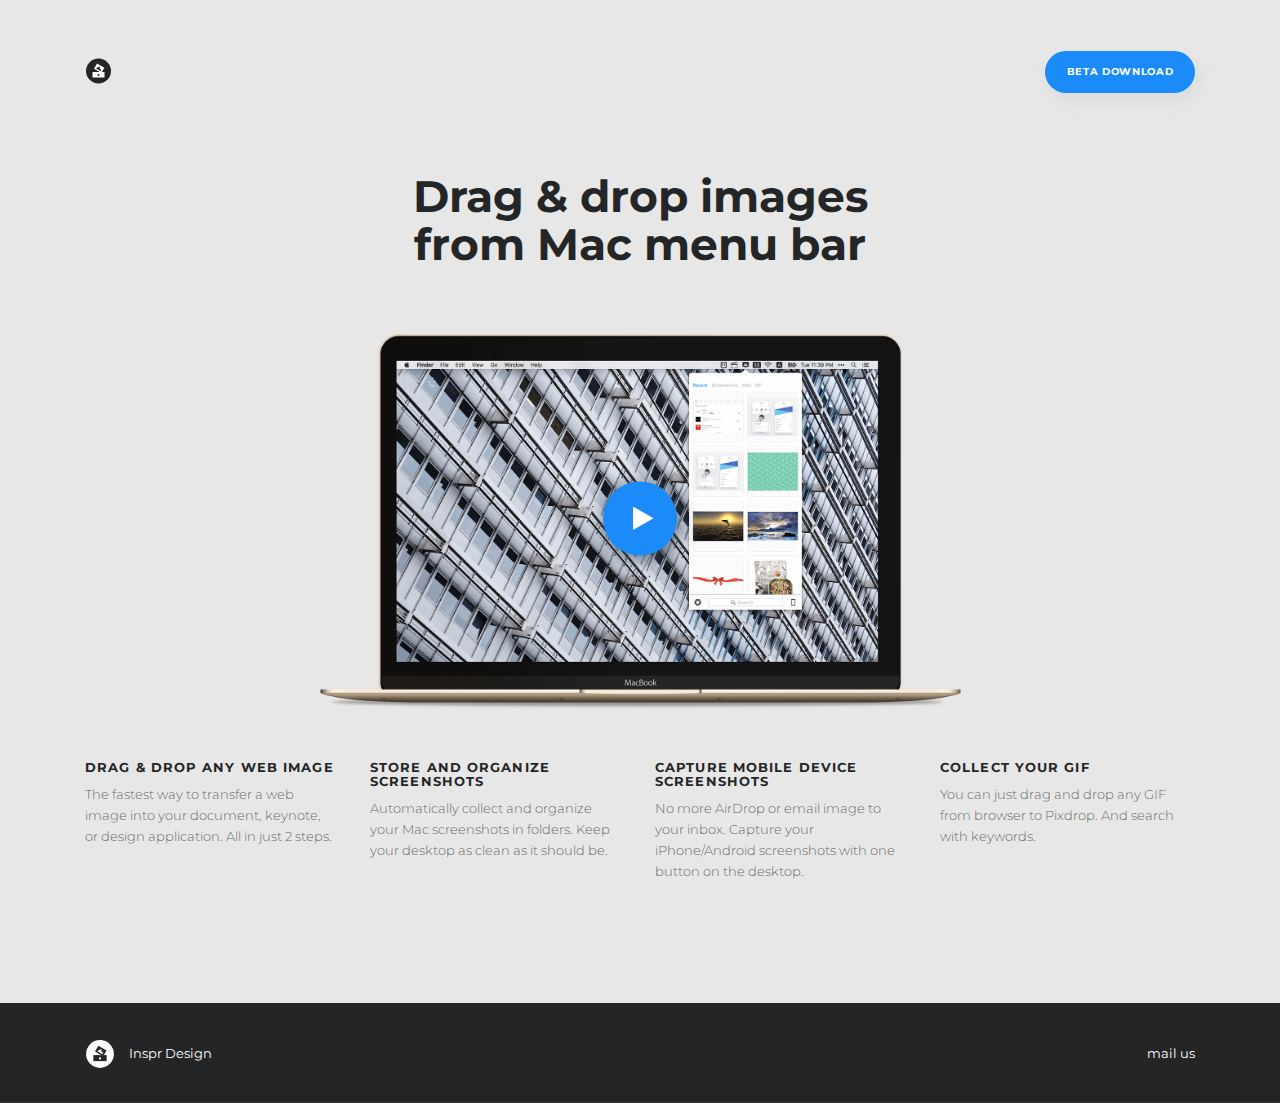
==== index.html @ f31a57c6 "remove junk" ====
<!DOCTYPE html>
<html>
  <head>
    <meta charset="utf-8">
    <meta name="viewport" content="width=device-width">

    <meta property="og:site_name" content="Pixdrop" />
    <meta property="og:title" content="Inspr - drag &amp; drop images from Mac menu bar" />
    <meta property="og:description" content='Collect screenshots and website images in the most efficient way.' />
    <meta property="og:type" content="website" />
    <meta property="og:url" content="https://pixdrop.cc" />
    <meta property="og:image" content="https://pixdrop.cc/images/pixdrop-mbp.png" />
    <meta property="og:image:width" content="1200" />
    <meta property="og:image:height" content="630" />
    <meta property="og:video" content="https://pixdrop.cc/video/pixdrop_demo.mp4" />

    <link rel="stylesheet" href="css/main.css">
    <link rel="stylesheet" href="css/video.css">
    <link rel="stylesheet" href="css/magnific-popup.css">
    <script src="js/main.js" defer></script>
    <script src="js/video.js" defer></script>
    <script src="js/jquery.magnific-popup.min.js" defer></script>

    <title>Pixdrop - drag &amp; drop images from Mac menu bar</title>

  </head>
  <body>
    <main class="page_wrapper">
      <div class="cover cover--10">
        <nav class="header header--07">
          <div class="container header__container">
            <div class="header__left_box"><a href="https://insprdesign.com" title="Home" class="header__logo_box"><img src="img/etc/logo--pixdrop--black.svg" alt="Pixdrop logo" class="header__logo_img"></a></div>
            <div class="header__right_box"><a href=".subscribe-form" class="button button--blue button--gray-shadow header__item--desktop button--download">BETA DOWNLOAD</a>
              <a href=".subscribe-form" class="header__item--mobile button--download">Download</a>
            </div>
          </div>
        </nav>

        <form action="//pixdrop.us7.list-manage.com/subscribe/post?u=80b1f06cb0f4e0ed10b1cdf14&amp;id=b3a473e5b6" method="post" id="subscribe" name="mc-embedded-subscribe-form" class="mfp-hide validate white-popup-block subscribe-form" novalidate>
          <div id="mc_embed_signup_scroll">
    	       <label for="mce-EMAIL" class="form-control-label">Get notified for the final release</label>
    	        <input type="email" value="" name="EMAIL" class="email form-control" id="mce-EMAIL" placeholder="email address" required>
            <div style="margin-top:10px; margin-bottom:10px;">
              <a id="form-submit-button" class="button button--border-black">Download</a>
            </div>
          </div>
        </form>

        <div class="container">
          <div class="cover__content_box">
            <h2 class="cover__title cover__title--10"><span class="cover__title_text cover__title_text--10">Drag &amp; drop images <br/>from Mac menu bar</span></h2>
            <div class="cover__image_box--10">
              <video class="demo-video">
                <source src="video/pixdrop_demo.webm" type="video/webm"/>
                <source src="video/pixdrop_demo.mp4" type="video/mp4"/>
                <source src="video/pixdrop_demo.ogv" type="video/ogg"/>
                <img src="video/pixdrop_demo.png" alt=""/>
              </video>
              <div class="cover__button_box--10">
                <button data-popup-target="video" type="button" class="play-video-button cover__button--10 button button--blue button--blue-shadow button--round button--play-icon js-open-popup"></button>
              </div>
              <img src="img/pixdrop-mbp.png" class="cover__image">
            </div>
          </div>
          <div class="cover__features_box">
            <div class="row">
              <div class="col-xs-12 col-md-6 col-lg-3 cover__features__item--10">
                <h3 class="cover__feature_title">Drag &amp; drop any web image</h3><span class="cover__feature_text">The fastest way to transfer a web image into your document, keynote, or design application. All in just 2 steps.</span>
              </div>
              <div class="col-xs-12 col-md-6 col-lg-3 cover__features__item--10">
                <h3 class="cover__feature_title">Store and organize screenshots</h3><span class="cover__feature_text">Automatically collect and organize your Mac screenshots in folders. Keep your desktop as clean as it should be.</span>
              </div>
              <div class="col-xs-12 col-md-6 col-lg-3 cover__features__item--10">
                <h3 class="cover__feature_title">Capture mobile device screenshots</h3><span class="cover__feature_text">No more AirDrop or email image to your inbox. Capture your iPhone/Android screenshots with one button on the desktop.</span>
              </div>
              <div class="col-xs-12 col-md-6 col-lg-3 cover__features__item--10">
                <h3 class="cover__feature_title">Collect your GIF</h3><span class="cover__feature_text">You can just drag and drop any GIF from browser to Pixdrop. And search with keywords.</span>
              </div>
            </div>
          </div>
        </div>
      </div>

      <footer class="footer footer--04">
        <div class="footer__main_box--04">
          <div class="container footer__container"><a href="https://insprdesign.com" class="footer__logo_box footer__logo_box--04" style="color:white; font-size:10pt;"><img src="img/etc/logo--pixdrop--white.svg" class="footer__logo"><span style="margin-left:14px;">Inspr Design</span></a>
            <ul class="social footer__social--04 footer__social_box">
              <li class="social__item social__item--left_margin"><a href="mailto:contact@insprdesign.com" title="Say hello in Twitter!" style="color:white; font-size:10pt;">mail us</a></li>
            </ul>
          </div>
        </div>
      </footer>

    </main>
  </body>

  <iframe id="download_iframe" style="display:none;"></iframe>

</html>
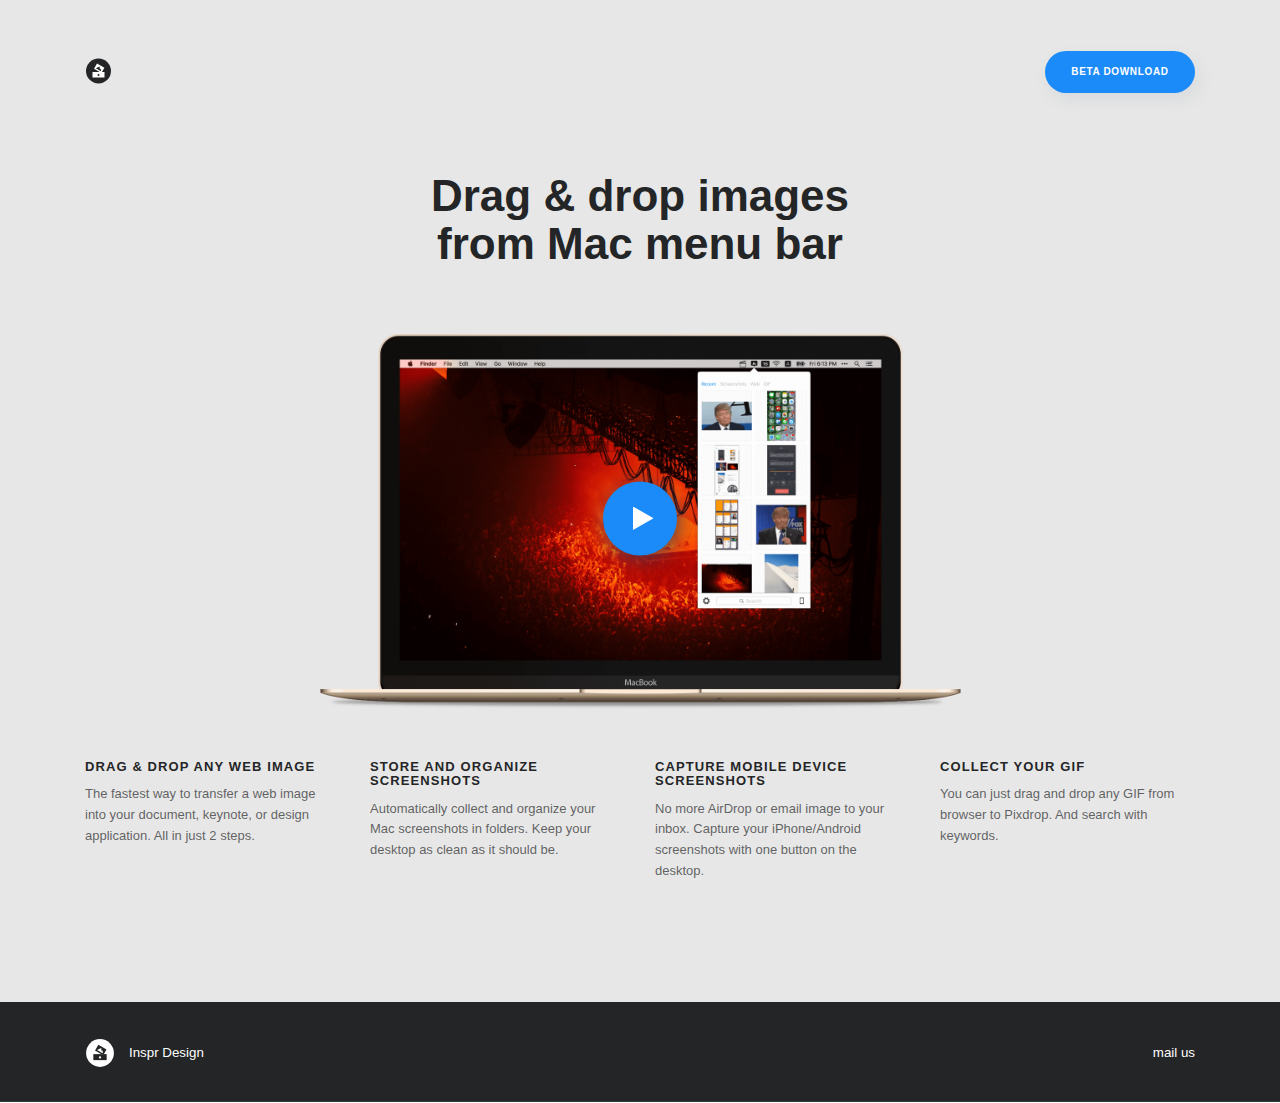
==== commit 751683e8: "minify css" ====
--- a/index.html
+++ b/index.html
@@ -14,13 +14,23 @@
     <meta property="og:image:height" content="630" />
     <meta property="og:video" content="https://pixdrop.cc/video/pixdrop_demo.mp4" />
 
-    <link rel="stylesheet" href="css/main.css">
+    <link rel="stylesheet" href="css/main.min.css">
     <link rel="stylesheet" href="css/video.css">
     <link rel="stylesheet" href="css/magnific-popup.css">
     <script src="js/main.js" defer></script>
     <script src="js/video.js" defer></script>
     <script src="js/jquery.magnific-popup.min.js" defer></script>
 
+    <script>
+      (function(i,s,o,g,r,a,m){i['GoogleAnalyticsObject']=r;i[r]=i[r]||function(){
+      (i[r].q=i[r].q||[]).push(arguments)},i[r].l=1*new Date();a=s.createElement(o),
+      m=s.getElementsByTagName(o)[0];a.async=1;a.src=g;m.parentNode.insertBefore(a,m)
+      })(window,document,'script','https://www.google-analytics.com/analytics.js','ga');
+
+      ga('create', 'UA-84325907-1', 'auto');
+      ga('send', 'pageview');
+
+    </script>
     <title>Pixdrop - drag &amp; drop images from Mac menu bar</title>
 
   </head>
@@ -30,13 +40,13 @@
         <nav class="header header--07">
           <div class="container header__container">
             <div class="header__left_box"><a href="https://insprdesign.com" title="Home" class="header__logo_box"><img src="img/etc/logo--pixdrop--black.svg" alt="Pixdrop logo" class="header__logo_img"></a></div>
-            <div class="header__right_box"><a href=".subscribe-form" class="button button--blue button--gray-shadow header__item--desktop button--download">BETA DOWNLOAD</a>
-              <a href=".subscribe-form" class="header__item--mobile button--download">Download</a>
+            <div class="header__right_box"><a href="#subscribe" class="button button--blue button--gray-shadow header__item--desktop button--download">BETA DOWNLOAD</a>
+              <a href="#subscribe" class="header__item--mobile button--download">Download</a>
             </div>
           </div>
         </nav>
 
-        <form action="//pixdrop.us7.list-manage.com/subscribe/post?u=80b1f06cb0f4e0ed10b1cdf14&amp;id=b3a473e5b6" method="post" id="subscribe" name="mc-embedded-subscribe-form" class="mfp-hide validate white-popup-block subscribe-form" novalidate>
+        <form action="//pixdrop.us7.list-manage.com/subscribe/post?u=80b1f06cb0f4e0ed10b1cdf14&amp;id=b3a473e5b6" method="post" id="subscribe" name="mc-embedded-subscribe-form" class="mfp-hide validate white-popup-block" novalidate>
           <div id="mc_embed_signup_scroll">
     	       <label for="mce-EMAIL" class="form-control-label">Get notified for the final release</label>
     	        <input type="email" value="" name="EMAIL" class="email form-control" id="mce-EMAIL" placeholder="email address" required>
--- a/css/main.min.css
+++ b/css/main.min.css
@@ -0,0 +1,5 @@
+/*!
+ * Bootstrap v4.0.0-alpha.2 (http://getbootstrap.com)
+ * Copyright 2011-2015 Twitter, Inc.
+ * Licensed under MIT (https://github.com/twbs/bootstrap/blob/master/LICENSE)
+ *//*! normalize.css v3.0.3 | MIT License | github.com/necolas/normalize.css */.cover--01,.cover--02,.cover--10,.cover--11,.cover--16,.cover--21,svg:not(:root){overflow:hidden}address,ul{margin-bottom:1rem}label,video{display:inline-block}.col-xs-1,.col-xs-10,.col-xs-11,.col-xs-12,.col-xs-2,.col-xs-3,.col-xs-4,.col-xs-5,.col-xs-6,.col-xs-7,.col-xs-8,.col-xs-9,.menu__footer_left_box--02--desktop,.page-link{float:left}.form-control:disabled,input[type=checkbox]:disabled,input[type=radio]:disabled{cursor:not-allowed}body,html{height:100%}.open>a,a:active,a:hover,button:focus,input:focus{outline:0}.button,.header__link{letter-spacing:.065em}.button--play-icon,.page-link{position:relative}.footer__menu,.footer__nav,.header__menu_list,.menu__list,.nav,.social{list-style:none}html{font-family:sans-serif;-ms-text-size-adjust:100%;-webkit-text-size-adjust:100%}footer,header,main,menu,nav{display:block}video{vertical-align:baseline}b{font-weight:700}h1{margin:.67em 0}img{border:0;vertical-align:middle}button,input{color:inherit;font:inherit;margin:0}button,html input[type=button],input[type=reset],input[type=submit]{-webkit-appearance:button;cursor:pointer}button[disabled],html input[disabled]{cursor:default}button::-moz-focus-inner,input::-moz-focus-inner{border:0;padding:0}input[type=checkbox],input[type=radio]{-webkit-box-sizing:border-box;-moz-box-sizing:border-box;box-sizing:border-box;padding:0}input[type=number]::-webkit-inner-spin-button,input[type=number]::-webkit-outer-spin-button{height:auto}input[type=search]::-webkit-search-cancel-button,input[type=search]::-webkit-search-decoration{-webkit-appearance:none}@media print{*,::after,::before{text-shadow:none!important;-webkit-box-shadow:none!important;-moz-box-shadow:none!important;box-shadow:none!important}a,a:visited{text-decoration:underline}img{page-break-inside:avoid;max-width:100%!important}h2,h3{orphans:3;widows:3;page-break-after:avoid}.label{border:1px solid #000}}html{-webkit-box-sizing:border-box;-moz-box-sizing:border-box;box-sizing:border-box;font-size:16px;-webkit-tap-highlight-color:transparent}*,::after,::before{-webkit-box-sizing:inherit;-moz-box-sizing:inherit;box-sizing:inherit}@-o-viewport{width:device-width}@viewport{width:device-width}body{margin:0;font-size:1rem;line-height:1.5;background-color:#fff}[tabindex="-1"]:focus{outline:0!important}h1,h2,h3,h4,h5,h6{margin-top:0;margin-bottom:.5rem}address{font-style:normal;line-height:inherit}ul{margin-top:0}ul ul{margin-bottom:0}a{background-color:transparent;text-decoration:none}a:focus,a:hover{text-decoration:underline}a:focus{outline:dotted thin;outline:-webkit-focus-ring-color auto 5px;outline-offset:-2px}[role=button]{cursor:pointer}[role=button],a,button,input,label{-ms-touch-action:manipulation;touch-action:manipulation}label{margin-bottom:.5rem}button,input{line-height:inherit;-webkit-border-radius:0;-moz-border-radius:0;border-radius:0}input[type=search]{-webkit-box-sizing:inherit;-moz-box-sizing:inherit;box-sizing:inherit;-webkit-appearance:none}[hidden]{display:none!important}.container::after,.cover__footer--06::after,.cover__footer_left_box--16::after,.row::after{display:table;content:"";clear:both}.h1,.h2,.h3,.h4,.h5,.h6,h1,h2,h3,h4,h5,h6{margin-bottom:.5rem;font-family:inherit;font-weight:500;line-height:1.1;color:inherit}.display-1,.display-2,.display-3,.display-4{font-weight:300}.h1,h1{font-size:2.5rem}h2{font-size:2rem}h3{font-size:1.75rem}h4{font-size:1.5rem}h5{font-size:1.25rem}h6{font-size:1rem}.h2{font-size:2rem}.h3{font-size:1.75rem}.h4{font-size:1.5rem}.h5{font-size:1.25rem}.h6{font-size:1rem}.display-1{font-size:6rem}.display-2{font-size:5.5rem}.display-3{font-size:4.5rem}.display-4{font-size:3.5rem}.container,.cover__footer--06,.cover__footer_left_box--16{margin-left:auto;margin-right:auto;padding-left:.9375rem;padding-right:.9375rem}@media (min-width:544px){.container,.cover__footer--06,.cover__footer_left_box--16{max-width:576px}}@media (min-width:768px){.container,.cover__footer--06,.cover__footer_left_box--16{max-width:720px}}@media (min-width:992px){.container,.cover__footer--06,.cover__footer_left_box--16{max-width:940px}}@media (min-width:1200px){.container,.cover__footer--06,.cover__footer_left_box--16{max-width:1140px}}.row{margin-left:-.9375rem;margin-right:-.9375rem}.col-lg-1,.col-lg-10,.col-lg-11,.col-lg-12,.col-lg-2,.col-lg-3,.col-lg-4,.col-lg-5,.col-lg-6,.col-lg-7,.col-lg-8,.col-lg-9,.col-md-1,.col-md-10,.col-md-11,.col-md-12,.col-md-2,.col-md-3,.col-md-4,.col-md-5,.col-md-6,.col-md-7,.col-md-8,.col-md-9,.col-xs-1,.col-xs-10,.col-xs-11,.col-xs-12,.col-xs-2,.col-xs-3,.col-xs-4,.col-xs-5,.col-xs-6,.col-xs-7,.col-xs-8,.col-xs-9{position:relative;min-height:1px;padding-left:.9375rem;padding-right:.9375rem}.col-xs-1{width:8.33333%}.col-xs-2{width:16.66667%}.col-xs-3{width:25%}.col-xs-4{width:33.33333%}.col-xs-5{width:41.66667%}.col-xs-6{width:50%}.col-xs-7{width:58.33333%}.col-xs-8{width:66.66667%}.col-xs-9{width:75%}.col-xs-10{width:83.33333%}.col-xs-11{width:91.66667%}.col-xs-12{width:100%}.col-xs-push-0{left:auto}.col-xs-push-1{left:8.33333%}.col-xs-push-2{left:16.66667%}.col-xs-push-3{left:25%}.col-xs-push-4{left:33.33333%}.col-xs-push-5{left:41.66667%}.col-xs-push-6{left:50%}.col-xs-push-7{left:58.33333%}.col-xs-push-8{left:66.66667%}.col-xs-push-9{left:75%}.col-xs-push-10{left:83.33333%}.col-xs-push-11{left:91.66667%}.col-xs-push-12{left:100%}@media (min-width:768px){.col-md-1,.col-md-10,.col-md-11,.col-md-12,.col-md-2,.col-md-3,.col-md-4,.col-md-5,.col-md-6,.col-md-7,.col-md-8,.col-md-9{float:left}.col-md-1{width:8.33333%}.col-md-2{width:16.66667%}.col-md-3{width:25%}.col-md-4{width:33.33333%}.col-md-5{width:41.66667%}.col-md-6{width:50%}.col-md-7{width:58.33333%}.col-md-8{width:66.66667%}.col-md-9{width:75%}.col-md-10{width:83.33333%}.col-md-11{width:91.66667%}.col-md-12{width:100%}.col-md-push-0{left:auto}.col-md-push-1{left:8.33333%}.col-md-push-2{left:16.66667%}.col-md-push-3{left:25%}.col-md-push-4{left:33.33333%}.col-md-push-5{left:41.66667%}.col-md-push-6{left:50%}.col-md-push-7{left:58.33333%}.col-md-push-8{left:66.66667%}.col-md-push-9{left:75%}.col-md-push-10{left:83.33333%}.col-md-push-11{left:91.66667%}.col-md-push-12{left:100%}}@media (min-width:992px){.col-lg-1,.col-lg-10,.col-lg-11,.col-lg-12,.col-lg-2,.col-lg-3,.col-lg-4,.col-lg-5,.col-lg-6,.col-lg-7,.col-lg-8,.col-lg-9{float:left}.col-lg-1{width:8.33333%}.col-lg-2{width:16.66667%}.col-lg-3{width:25%}.col-lg-4{width:33.33333%}.col-lg-5{width:41.66667%}.col-lg-6{width:50%}.col-lg-7{width:58.33333%}.col-lg-8{width:66.66667%}.col-lg-9{width:75%}.col-lg-10{width:83.33333%}.col-lg-11{width:91.66667%}.col-lg-12{width:100%}.col-lg-push-0{left:auto}.col-lg-push-1{left:8.33333%}.col-lg-push-2{left:16.66667%}.col-lg-push-3{left:25%}.col-lg-push-4{left:33.33333%}.col-lg-push-5{left:41.66667%}.col-lg-push-6{left:50%}.col-lg-push-7{left:58.33333%}.col-lg-push-8{left:66.66667%}.col-lg-push-9{left:75%}.col-lg-push-10{left:83.33333%}.col-lg-push-11{left:91.66667%}.col-lg-push-12{left:100%}}.form-control{display:block;width:100%;padding:.375rem .75rem;font-size:1rem;line-height:1.5;color:#55595c;background-color:#fff;background-image:none;border:1px solid #ccc;-webkit-border-radius:.25rem;-moz-border-radius:.25rem;border-radius:.25rem}.form-control::-ms-expand{background-color:transparent;border:0}.form-control:focus{border-color:#66afe9;outline:0}.form-control::-webkit-input-placeholder{color:#999;opacity:1}.form-control:-moz-placeholder{color:#999;opacity:1}.form-control::-moz-placeholder{color:#999;opacity:1}.form-control:-ms-input-placeholder{color:#999;opacity:1}.form-control::placeholder{color:#999;opacity:1}.form-control:disabled,.form-control[readonly]{background-color:#eceeef;opacity:1}.form-control-label{padding:.375rem .75rem;margin-bottom:0}@media screen and (-webkit-min-device-pixel-ratio:0){input[type=date].form-control,input[type=time].form-control,input[type=datetime-local].form-control,input[type=month].form-control{line-height:2.25rem}input[type=date].input-lg,input[type=time].input-lg,input[type=datetime-local].input-lg,input[type=month].input-lg{line-height:3.16667rem}}.form-control-lg{padding:.75rem 1.25rem;font-size:1.25rem;line-height:1.33333;-webkit-border-radius:.3rem;-moz-border-radius:.3rem;border-radius:.3rem}.button,a.label:focus,a.label:hover{cursor:pointer;text-decoration:none}.nav{padding-left:0;margin-bottom:0}.nav-link{display:inline-block}.nav-link:focus,.nav-link:hover{text-decoration:none}.page-item{display:inline}.page-item:first-child .page-link{margin-left:0;-webkit-border-bottom-left-radius:.25rem;-moz-border-radius-bottomleft:.25rem;border-bottom-left-radius:.25rem;-webkit-border-top-left-radius:.25rem;-moz-border-radius-topleft:.25rem;border-top-left-radius:.25rem}.page-item:last-child .page-link{-webkit-border-bottom-right-radius:.25rem;-moz-border-radius-bottomright:.25rem;border-bottom-right-radius:.25rem;-webkit-border-top-right-radius:.25rem;-moz-border-radius-topright:.25rem;border-top-right-radius:.25rem}.page-link{padding:.5rem .75rem;margin-left:-1px;line-height:1.5;color:#0275d8;text-decoration:none;background-color:#fff;border:1px solid #ddd}.page-link:focus,.page-link:hover{color:#014c8c;background-color:#eceeef;border-color:#ddd}.label{display:inline-block;padding:.25em .4em;font-size:75%;font-weight:700;line-height:1;color:#fff;text-align:center;white-space:nowrap;vertical-align:baseline;-webkit-border-radius:.25rem;-moz-border-radius:.25rem;border-radius:.25rem}.label:empty{display:none}.button,.button--store,.menu__list,.social__item,.social__link{display:inline-block}a.label:focus,a.label:hover{color:#fff}@-webkit-keyframes progress-bar-stripes{from{background-position:1rem 0}to{background-position:0 0}}@-moz-keyframes progress-bar-stripes{from{background-position:1rem 0}to{background-position:0 0}}@-o-keyframes progress-bar-stripes{from{background-position:1rem 0}to{background-position:0 0}}@keyframes progress-bar-stripes{from{background-position:1rem 0}to{background-position:0 0}}.text-hide{font:"0/0" a;color:transparent;text-shadow:none;background-color:transparent;border:0}*,.input,body{font-weight:400}.button,.header__container,.header__logo_img{line-height:42px}.text-xs-left{text-align:left!important}.text-xs-right{text-align:right!important}@media (min-width:768px){.text-md-left{text-align:left!important}.text-md-right{text-align:right!important}}@media (min-width:992px){.text-lg-left{text-align:left!important}.text-lg-right{text-align:right!important}}.button,.features__content_box--01,.features__item,.features__title_box,.header__container,.menu--02--desktop{text-align:center}.m-a-0{margin:0!important}.m-r-0{margin-right:0!important}.m-b-0{margin-bottom:0!important}.m-l-0{margin-left:0!important}.m-a-1{margin:1rem!important}.m-r-1{margin-right:1rem!important}.m-b-1{margin-bottom:1rem!important}.m-l-1{margin-left:1rem!important}.m-a-2{margin:1.5rem!important}.m-r-2{margin-right:1.5rem!important}.m-b-2{margin-bottom:1.5rem!important}.m-l-2{margin-left:1.5rem!important}.m-a-3{margin:3rem!important}.m-r-3{margin-right:3rem!important}.m-b-3{margin-bottom:3rem!important}.m-l-3{margin-left:3rem!important}@font-face{font-family:Montserrat;font-weight:300;src:url(../fonts/montserrat/Montserrat-Light.otf)}*{-webkit-box-sizing:border-box;-moz-box-sizing:border-box;box-sizing:border-box}body{font-family:Helvetica,Arial,sans-serif;color:#242526}a,a:focus,a:hover{color:inherit}button{overflow:visible;text-transform:none;padding:0;margin:0;border:none;background:0 0}.input{border:none;height:42px;padding-left:15px;-webkit-border-radius:4px;-moz-border-radius:4px;border-radius:4px;font-size:11px;color:#fff}.input::-webkit-input-placeholder{font-weight:400;font-size:11px;color:#fff;-webkit-transition:opacity .3s ease,text-indent .3s ease;transition:opacity .3s ease,text-indent .3s ease}.input:-moz-placeholder{font-weight:400;font-size:11px;color:#fff;-moz-transition:opacity .3s ease,text-indent .3s ease;transition:opacity .3s ease,text-indent .3s ease}.input::-moz-placeholder{font-weight:400;font-size:11px;color:#fff;-moz-transition:opacity .3s ease,text-indent .3s ease;transition:opacity .3s ease,text-indent .3s ease}.input:-ms-input-placeholder{font-weight:400;font-size:11px;color:#fff;transition:opacity .3s ease,text-indent .3s ease}.button,.menu__title{font-size:10px;text-transform:uppercase;font-weight:700}.input:focus::-webkit-input-placeholder{text-indent:3%;opacity:0}.input:focus:-moz-placeholder{text-indent:3%;opacity:0}.input:focus::-moz-placeholder{text-indent:3%;opacity:0}.input:focus:-ms-input-placeholder{text-indent:3%;opacity:0}.input--gray-border{border:1px solid rgba(188,198,208,.2)}.input--black-placeholder,.input--white{color:#242526}.input--black-placeholder::-webkit-input-placeholder,.input--white::-webkit-input-placeholder{color:#242526}.input--black-placeholder:-moz-placeholder,.input--white:-moz-placeholder{color:#242526}.input--black-placeholder::-moz-placeholder,.input--white::-moz-placeholder{color:#242526}.input--black-placeholder:-ms-input-placeholder,.input--white:-ms-input-placeholder{color:#242526}.input--black{background-color:rgba(36,37,38,.3)}.input--gray{background-color:rgba(182,193,204,.2)}.input--white{background-color:#fff}.button{min-width:150px;padding:0 10px;height:42px;-webkit-border-radius:42px;-moz-border-radius:42px;border-radius:42px;-webkit-transition:all .3s ease;-moz-transition:all .3s ease;-o-transition:all .3s ease;transition:all .3s ease}.button:hover{color:inherit}.button--black,.button--black:active,.button--black:focus,.button--black:hover,.button--black:visited,.button--blue:active,.button--blue:focus,.button--blue:hover,.button--blue:visited{color:#fff}.button:active,.button:focus,.button:hover,.button:visited{text-decoration:none}.button--gray{background-color:#f6f6f6}.button--black{background-color:#242526}.button--black:hover{background-color:rgba(36,37,38,.8)}.button--white{background-color:#fff}.button--blue,.button--white:hover{background-color:#1b8bf9;color:#fff}.button--blue:hover{background-color:rgba(27,139,249,.8)}.button--border-black{border:1px solid #242526;color:#242526}.button--border-black:hover{background-color:#242526;color:#fff}.button--border-white{border:1px solid #fff;color:#fff}.button--border-white:active,.button--border-white:focus,.button--border-white:hover,.button--border-white:visited{color:#fff}.button--border-white:hover{background-color:#fff;color:#242526}.button--border-blue{border:1px solid #1b8bf9}.button--border-blue:hover{background-color:#1b8bf9;color:#fff}.button--blue-shadow{-webkit-box-shadow:4px 6.9px 16px rgba(27,139,249,.4);-moz-box-shadow:4px 6.9px 16px rgba(27,139,249,.4);box-shadow:4px 6.9px 16px rgba(27,139,249,.4)}.button--blue-shadow:hover{-webkit-box-shadow:4px 6.9px 16px rgba(27,139,249,.6);-moz-box-shadow:4px 6.9px 16px rgba(27,139,249,.6);box-shadow:4px 6.9px 16px rgba(27,139,249,.6)}.button--gray-shadow{-webkit-box-shadow:4px 6.9px 16px rgba(99,117,138,.1);-moz-box-shadow:4px 6.9px 16px rgba(99,117,138,.1);box-shadow:4px 6.9px 16px rgba(99,117,138,.1)}.button--gray-shadow:hover{-webkit-box-shadow:4px 6.9px 16px rgba(99,117,138,.3);-moz-box-shadow:4px 6.9px 16px rgba(99,117,138,.3);box-shadow:4px 6.9px 16px rgba(99,117,138,.3)}.button--black-shadow{-webkit-box-shadow:4px 6.9px 16px rgba(0,0,0,.2);-moz-box-shadow:4px 6.9px 16px rgba(0,0,0,.2);box-shadow:4px 6.9px 16px rgba(0,0,0,.2)}.button--black-shadow:hover{-webkit-box-shadow:4px 6.9px 16px rgba(0,0,0,.35);-moz-box-shadow:4px 6.9px 16px rgba(0,0,0,.35);box-shadow:4px 6.9px 16px rgba(0,0,0,.35)}.button--round{-webkit-border-radius:50%;-moz-border-radius:50%;border-radius:50%;height:42px;width:42px;min-width:42px}.button--play-icon:before{content:"";position:absolute;left:6px;right:0;bottom:0;top:0;margin:auto;width:21px;height:26px;background:url([data-uri]) center/100% auto no-repeat}.button--store{margin:0 10px;width:135px}.button__image{width:100%}.social{padding:0;margin:0}.social__item--left_margin{margin-left:15px}.social__item--left_margin:first-child{margin-left:0}.social__link{position:relative;vertical-align:middle}.social__link:before{content:"";position:absolute;left:0;right:0;bottom:0;top:0}.social__link--twitter,.social__link--twitter--black{width:14px;height:12px}.social__link--twitter--black:before,.social__link--twitter:before{background:url([data-uri]) center/14px 12px no-repeat}.social__link--twitter--black:before{background:url([data-uri]) center/14px 12px no-repeat}.menu{position:fixed;overflow:auto;right:-100%;top:0;z-index:300;width:30%;height:100%;min-width:320px;padding-bottom:30px;background-color:#1b8bf9;-webkit-transition:right .7s ease;-moz-transition:right .7s ease;-o-transition:right .7s ease;transition:right .7s ease}.menu__box{padding-left:50px;padding-right:50px}@media (max-width:500px){.menu{-webkit-transition-duration:.4s;-moz-transition-duration:.4s;-o-transition-duration:.4s;transition-duration:.4s}.menu__box{margin-top:40px;padding-left:15px;padding-right:15px}}@media (min-width:501px){.menu__box{position:absolute;left:0;top:50%;-webkit-transform:translateY(-50%);-moz-transform:translateY(-50%);-ms-transform:translateY(-50%);-o-transform:translateY(-50%);transform:translateY(-50%)}}.menu__title{margin:0 0 20px;color:#fff;letter-spacing:.085em}.menu__list{padding:0 0 20px;margin:0 0 44px;border-bottom:2px solid #fff}.menu__list:after{content:" ";visibility:hidden;display:block;height:0;clear:both}@media (max-width:992px){.menu__list{display:block}}.menu__item{margin-bottom:20px}.menu__link{font-weight:700;font-size:20px;letter-spacing:.05em}.menu__link,.menu__link:focus,.menu__link:hover{color:#fff;text-decoration:none}.menu--02--desktop{position:fixed;left:0;right:0;bottom:0;top:0;-webkit-transform:translateY(-100%);-moz-transform:translateY(-100%);-ms-transform:translateY(-100%);-o-transform:translateY(-100%);transform:translateY(-100%);opacity:0;width:100%;-webkit-transition:all .4s ease;-moz-transition:all .4s ease;-o-transition:all .4s ease;transition:all .4s ease}.menu__list--02--desktop{padding:0;list-style:none;position:absolute;left:0;right:0;top:50%;-webkit-transform:translateY(-50%);-moz-transform:translateY(-50%);-ms-transform:translateY(-50%);-o-transform:translateY(-50%);transform:translateY(-50%);margin:auto}.menu__item--02--desktop{opacity:0;margin-bottom:13px;-webkit-transform:translateY(-5px);-moz-transform:translateY(-5px);-ms-transform:translateY(-5px);-o-transform:translateY(-5px);transform:translateY(-5px);-webkit-transition:all .4s .4s ease-out;-moz-transition:all .4s .4s ease-out;-o-transition:all .4s .4s ease-out;transition:all .4s .4s ease-out}.menu__item--02--desktop:last-child{margin-bottom:0}.menu__item--02--desktop:nth-child(1){-webkit-transition-delay:0s;-moz-transition-delay:0s;-o-transition-delay:0s;transition-delay:0s}.menu__item--02--desktop:nth-child(2){-webkit-transition-delay:.1s;-moz-transition-delay:.1s;-o-transition-delay:.1s;transition-delay:.1s}.menu__item--02--desktop:nth-child(3){-webkit-transition-delay:.2s;-moz-transition-delay:.2s;-o-transition-delay:.2s;transition-delay:.2s}.menu__item--02--desktop:nth-child(4){-webkit-transition-delay:.3s;-moz-transition-delay:.3s;-o-transition-delay:.3s;transition-delay:.3s}.menu__item--02--desktop:nth-child(5){-webkit-transition-delay:.4s;-moz-transition-delay:.4s;-o-transition-delay:.4s;transition-delay:.4s}.menu__item--02--desktop:nth-child(6){-webkit-transition-delay:.5s;-moz-transition-delay:.5s;-o-transition-delay:.5s;transition-delay:.5s}.menu__item--02--desktop:nth-child(7){-webkit-transition-delay:.6s;-moz-transition-delay:.6s;-o-transition-delay:.6s;transition-delay:.6s}.menu__item--02--desktop:nth-child(8){-webkit-transition-delay:.7s;-moz-transition-delay:.7s;-o-transition-delay:.7s;transition-delay:.7s}.menu__item--02--desktop:nth-child(9){-webkit-transition-delay:.8s;-moz-transition-delay:.8s;-o-transition-delay:.8s;transition-delay:.8s}.menu__item--02--desktop:nth-child(10){-webkit-transition-delay:.9s;-moz-transition-delay:.9s;-o-transition-delay:.9s;transition-delay:.9s}.menu__item--02--desktop:nth-child(11){-webkit-transition-delay:1s;-moz-transition-delay:1s;-o-transition-delay:1s;transition-delay:1s}.menu__item--02--desktop:nth-child(12){-webkit-transition-delay:1.1s;-moz-transition-delay:1.1s;-o-transition-delay:1.1s;transition-delay:1.1s}.menu__item--02--desktop:nth-child(13){-webkit-transition-delay:1.2s;-moz-transition-delay:1.2s;-o-transition-delay:1.2s;transition-delay:1.2s}.menu__item--02--desktop:nth-child(14){-webkit-transition-delay:1.3s;-moz-transition-delay:1.3s;-o-transition-delay:1.3s;transition-delay:1.3s}.menu__item--02--desktop:nth-child(15){-webkit-transition-delay:1.4s;-moz-transition-delay:1.4s;-o-transition-delay:1.4s;transition-delay:1.4s}.menu__item--02--desktop:nth-child(16){-webkit-transition-delay:1.5s;-moz-transition-delay:1.5s;-o-transition-delay:1.5s;transition-delay:1.5s}.menu__item--02--desktop:nth-child(17){-webkit-transition-delay:1.6s;-moz-transition-delay:1.6s;-o-transition-delay:1.6s;transition-delay:1.6s}.menu__item--02--desktop:nth-child(18){-webkit-transition-delay:1.7s;-moz-transition-delay:1.7s;-o-transition-delay:1.7s;transition-delay:1.7s}.menu__item--02--desktop:nth-child(19){-webkit-transition-delay:1.8s;-moz-transition-delay:1.8s;-o-transition-delay:1.8s;transition-delay:1.8s}.menu__item--02--desktop:nth-child(20){-webkit-transition-delay:1.9s;-moz-transition-delay:1.9s;-o-transition-delay:1.9s;transition-delay:1.9s}.menu__link--02--desktop{font-weight:700;position:relative;display:inline-block;font-size:24px;color:#fff;text-transform:uppercase;letter-spacing:.25em}.menu__link--02--desktop:active,.menu__link--02--desktop:focus,.menu__link--02--desktop:hover,.menu__link--02--desktop:visited{text-decoration:none;color:#fff}@media (max-width:500px){.menu__link--02--desktop{font-size:15px}}.menu__link--02--desktop:after,.menu__link--02--desktop:before{content:"";position:absolute;opacity:0;top:50%;-webkit-transform:translateY(-50%);-moz-transform:translateY(-50%);-ms-transform:translateY(-50%);-o-transform:translateY(-50%);transform:translateY(-50%);height:3px;width:26px;background-color:#fff;-webkit-transition:all .4s ease;-moz-transition:all .4s ease;-o-transition:all .4s ease;transition:all .4s ease}.menu__link--02--desktop:before{left:-52px}.menu__link--02--desktop:after{right:-52px}.menu__link--02--desktop:hover:after,.menu__link--02--desktop:hover:before{opacity:1}.menu__footer--02--desktop{position:absolute;left:15px;right:15px;bottom:0}.menu__footer_text--02--desktop{font-weight:400;font-size:12px;color:#fff}.menu__footer_right_box--02--desktop{float:right}.menu__footer_social--02--desktop{margin-bottom:45px}@media (max-width:500px){.menu__footer_text--02--desktop{font-size:8px}.menu__footer_social--02--desktop{margin-bottom:20px}}.popup{display:none;padding:33px 50px;position:fixed;z-index:200;left:0;right:0;bottom:0;top:0;margin:auto;-webkit-transform:scale(.4);-moz-transform:scale(.4);-ms-transform:scale(.4);-o-transform:scale(.4);transform:scale(.4);background-color:#fff;-webkit-border-radius:9px;-moz-border-radius:9px;border-radius:9px;-webkit-box-shadow:1px 1.7px 30px rgba(35,36,39,.33);-moz-box-shadow:1px 1.7px 30px rgba(35,36,39,.33);box-shadow:1px 1.7px 30px rgba(35,36,39,.33);-webkit-transition:all .3s ease-out;-moz-transition:all .3s ease-out;-o-transition:all .3s ease-out;transition:all .3s ease-out}.popup--video{max-width:760px;height:430px}.header{position:absolute;z-index:10;left:0;right:0;top:49px}@media (max-width:500px){.popup--video{height:250px}.popup{padding:40px 20px}.header{top:20px}}.header__container:after{content:" ";visibility:hidden;display:block;height:0;clear:both}.cover__title--09:before,.features__description--03:before,.features__item_link:before,.header__menu_link:before,.header__search_button:before{content:""}.header__left_box{position:relative;z-index:10;float:left;height:100%}.header__right_box{float:right;position:relative;z-index:1}.header__logo_box{display:inline-block;width:27px;height:42px}.header__logo_img{max-width:100%;max-height:100%;height:42px}.header__logo_text{font-weight:700;position:relative;top:2px;margin-left:11px;color:#fff;font-size:16px}.header__link,.header__menu_link{font-weight:700;font-size:12px;text-transform:uppercase}.header__logo_text:hover{color:#fff;text-decoration:none}.header__logo_text--black,.header__logo_text--black:hover{color:#242526}.header__link{margin-right:30px;color:#fff}.header__link:active,.header__link:focus,.header__link:hover,.header__link:visited{color:#fff;text-decoration:none}.header__menu_list{padding:0;margin:0}.header__menu_item{display:inline-block;margin:0 20px 0 0}.header__menu_item:last-child{margin-right:0}.header__menu_link{position:relative;line-height:42px;text-decoration:none}.header__menu_link:hover{color:inherit;text-decoration:none}.header__menu_link:before{position:absolute;width:0;height:2px;left:0;bottom:-5px;background-color:#242526;-webkit-transition:width .4s cubic-bezier(.1,.88,.25,1);-moz-transition:width .4s cubic-bezier(.1,.88,.25,1);-o-transition:width .4s cubic-bezier(.1,.88,.25,1);transition:width .4s cubic-bezier(.1,.88,.25,1)}.header__menu_link:hover:before{width:100%}.header__menu_link--white:before{background-color:#fff}.header__menu_link--white,.header__menu_link--white:hover{color:#fff}.header__search_form{min-width:100px}.header__search_form:hover .header__search_input{width:200px;opacity:1}.header__search_input{width:0;opacity:0;line-height:32px;-webkit-transition:width .3s ease,opacity .2s ease;-moz-transition:width .3s ease,opacity .2s ease;-o-transition:width .3s ease,opacity .2s ease;transition:width .3s ease,opacity .2s ease}@media (max-width:500px){.header__search_input{background-color:rgba(36,37,38,.9)}}.header__search_button{height:14px;width:14px;position:absolute;right:5px;top:56%;-webkit-transform:translateY(-50%);-moz-transform:translateY(-50%);-ms-transform:translateY(-50%);-o-transform:translateY(-50%);transform:translateY(-50%)}.header__search_button:before{position:absolute;left:0;right:0;bottom:0;top:0;background:url([data-uri]) center/100% auto no-repeat}.features--01,.features__box--image--11{-webkit-background-size:cover;-moz-background-size:cover;-o-background-size:cover}.features--01,.features--06,.features__box--image--04{background-repeat:no-repeat}@media (max-width:992px){.header__item--desktop{display:none}}@media (min-width:993px){.header__item--mobile{display:none}}.features__description{font-weight:300;display:inline-block;max-width:500px;font-size:16px;color:#747474}.features__row{margin-bottom:85px}.features__row:last-child{margin-bottom:0}.features__item_title{font-weight:700;margin-bottom:10px;font-size:13px;color:#242526;text-transform:uppercase;letter-spacing:.085em}.features__item_text{font-weight:400;display:block;width:70%;margin:auto;font-size:14px;letter-spacing:.05em;color:#747474}.features__item_link,.features__item_link:active,.features__item_link:focus,.features__item_link:hover,.features__item_link:visited{color:#1b8bf9;text-decoration:none}.col-lg-3 .features__item_text{width:90%}.features__item_link{font-weight:700;display:inline-block;position:relative;max-width:400px;font-size:10px;text-transform:uppercase}.features__item_link:before{position:absolute;left:0;right:0;bottom:-2px;height:1px;background-color:grey;-webkit-transition:opacity .4s ease;-moz-transition:opacity .4s ease;-o-transition:opacity .4s ease;transition:opacity .4s ease}.features__item_link:active:before,.features__item_link:focus:before,.features__item_link:hover:before,.features__item_link:visited:before{opacity:.5}.features--01{background-size:cover;background-position:center}.features__container--01{position:relative}.features__box--01{padding:50px 80px;background-color:#fff}@media (min-width:993px){.features__box--01{display:inline-block;position:relative;width:400px}.features__box--01:after{content:"";position:absolute;top:0;bottom:0;margin:auto;right:0;-webkit-transform:translateX(98%);-moz-transform:translateX(98%);-ms-transform:translateX(98%);-o-transform:translateX(98%);transform:translateX(98%);width:0;height:0;border-style:solid;border-width:9.5px 0 9.5px 8px;border-color:transparent transparent transparent #fff}}.features__item--01{margin-bottom:50px}.features__item--01:last-child{margin-bottom:0}.features__item_text--01{width:100%;max-width:350px}.features__content_wrapper--01{margin:auto}@media (min-width:993px){.features__content_box--01{position:absolute;right:0;top:0;bottom:0;width:-webkit-calc(100% - 400px - 15px);width:-moz-calc(100% - 400px - 15px);width:calc(100% - 400px - 15px)}.features__content_wrapper--01{position:absolute;top:50%;left:0;right:0;-webkit-transform:translateY(-50%);-moz-transform:translateY(-50%);-ms-transform:translateY(-50%);-o-transform:translateY(-50%);transform:translateY(-50%)}}.features__logo_box--01{height:46px;margin-bottom:17px;text-align:center}.features__logo--01{height:100%}.features__logo_title--01{font-weight:700;font-size:18px;color:#fff;letter-spacing:.06em}.features__title--01{font-weight:700;margin-bottom:30px;font-size:48px;color:#fff;line-height:1.2}@media (max-width:992px){.features__box--01{padding-left:15px;padding-right:15px}.features__content_wrapper--01{padding:50px 15px 70px}.features__title--01{font-size:34px}}.features__description--01{font-weight:300;display:block;max-width:330px;margin:auto auto 45px;font-size:14px;color:#fff}.features__title--02,.features__title--03,.features__title--05,.features__title--06,.features__title--07{color:#242526;font-weight:700}.features--02{padding-top:60px;padding-bottom:60px}.features__title_box--02{margin-bottom:50px}.features__title--02{margin-bottom:25px;font-size:44px}@media (max-width:500px){.features--02{padding:50px 0}.features__title--02{font-size:34px}}.features__item--02{margin-bottom:50px}.features--03{padding-top:130px;padding-bottom:120px}.features__title_box--03{margin-bottom:100px}.features__title--03{margin-bottom:25px;font-size:44px}@media (max-width:500px){.features--03{padding:50px 0}.features__title--03{font-size:34px}}.features__description--03{position:relative}.features__description--03:before{position:absolute;left:0;right:0;bottom:-40px;margin:auto;width:80px;height:2px;background-color:#bcc6d0}.features__item--03{margin-bottom:30px}.features__container--04{position:relative}.features__box--04{float:left;width:50%;padding:85px 0 185px 110px}@media (max-width:1200px){.features__box--04{padding:55px 15px 55px 40px}}@media (max-width:768px){.features__container--04{text-align:center}.features__box--04{position:relative;width:100%;padding-left:0;padding-right:0}}.features__box--image--04{position:absolute;top:0;bottom:0;width:40%;-webkit-background-size:contain;-moz-background-size:contain;-o-background-size:contain;background-size:contain;background-position:center}@media (max-width:768px){.features__box--image--04{z-index:-1;opacity:.1;width:100%}}.features__container--06,.features__container--09{z-index:1;position:relative}.features__box--image--left--04{left:0}.features__box--image--right--04{right:0}.features__box--left-margin--04{margin-left:50%}@media (max-width:768px){.features__box--left-margin--04{margin-left:0}}.features__item_title--04{font-weight:700;margin-bottom:20px;font-size:36px}.features__item_text--04{margin-left:0;margin-bottom:35px}.features--05{padding-top:60px;padding-bottom:25px}.features__title_box--05{margin-bottom:50px}.features__title--05{margin-bottom:25px;font-size:44px}@media (max-width:500px){.features--05{padding-top:50px}.features__title--05{font-size:34px}}.features__item--05{margin-bottom:85px}.features--06{padding-top:100px;padding-bottom:65px;-webkit-background-size:contain;-moz-background-size:contain;-o-background-size:contain;background-size:contain;background-position:right bottom}@media (max-width:1200px){.features--06{padding-bottom:20px}}@media (max-width:992px){.features__item_text--04{width:100%}.features__item--05{margin-bottom:45px}.features--06{position:relative;text-align:left}.features--06:before{content:"";position:absolute;height:100%;width:100%;top:0;right:0;background-color:rgba(255,255,255,.85)}}.features__title_box--06{margin-bottom:90px}.features__item--06{margin-bottom:85px}.features__title--06{margin-bottom:25px;font-size:44px}@media (max-width:500px){.features--06{padding-top:50px}.features__title--06{font-size:34px}}.features__item_text--06{margin-left:auto;margin-right:auto;margin-bottom:15px}@media (min-width:993px){.features__item--06,.features__title_box--06{text-align:left}.features__item_text--06{margin-left:0;width:90%}.features__item--09{text-align:left}}.features--07{padding-top:60px;padding-bottom:25px}@media (max-width:500px){.features--07{padding:50px 0 20px}}.features__item--07{padding-left:65px;margin-bottom:85px;text-align:left}.features__title_box--07{margin-bottom:90px}.features__title--07{margin-bottom:25px;font-size:44px}.features__item_text--07{margin-left:0;width:90%}.features--08{padding-top:60px;background-color:#1b8bf9}@media (max-width:500px){.features__title--07{font-size:34px}.features--08{padding-top:50px;padding-bottom:20px}}.features__item--08{margin-bottom:60px}.features__item_title--08{color:#fff}.features__item_text--08{display:block;margin:auto auto 20px;max-width:350px;color:rgba(255,255,255,.6);font-size:13px}.features__item_link--08,.features__item_link--08:active,.features__item_link--08:focus,.features__item_link--08:hover,.features__item_link--08:visited{color:#fff}.features__item_link--08:before{background-color:#fff}.features--09{padding-top:100px;padding-bottom:65px}@media (max-width:1200px){.features--09{padding-bottom:20px}}.features__title_box--09{margin-bottom:90px}.features__item--09{margin-bottom:85px}.cover--01,.cover__button_box--03,.cover__button_box--09,.cover__button_box--14,.cover__button_box--19,.cover__button_box--21,.cover__content_box--03,.cover__content_box--05,.cover__content_box--08,.cover__content_box--12,.cover__content_box--13,.cover__content_box--17,.cover__content_box--20,.cover__description_box--04,.cover__description_box--07,.cover__description_box--09,.cover__description_box--14,.cover__description_box--15,.cover__description_box--19,.cover__image_box--21,.cover__social_box--07,.cover__social_box--15,.cover__title--04,.cover__title--09,.cover__title--10,.cover__title--14,.cover__title--19,.cover__title--21,.features__content_box--12,.features__logo_box--12{text-align:center}.features__title--09{font-weight:700;margin-bottom:25px;font-size:44px;color:#242526}@media (max-width:500px){.features--09{padding-top:50px}.features__title--09{font-size:34px}}.features__item_text--09{margin-left:auto;margin-right:auto;margin-bottom:15px}@media (min-width:993px){.features__item_text--09{margin-left:0;width:90%}}.features--10{padding-top:60px;background-color:#242526}@media (max-width:500px){.features--10{padding-top:50px;padding-bottom:20px}}.features__item--10{margin-bottom:60px}.features__item_title--10{color:#fff}.features__item_text--10{display:block;margin:auto auto 20px;max-width:350px;color:rgba(255,255,255,.6);font-size:13px}.features__item_link--10{color:#fff}.features__item_link--10:before{background-color:#fff}.features__item_link--10:active,.features__item_link--10:focus,.features__item_link--10:hover,.features__item_link--10:visited{color:#fff}.features__container--11{position:relative}.features__box--11{float:left;width:50%;padding:85px 0 85px 110px}@media (max-width:1200px){.features__box--11{padding:55px 15px 55px 40px}}@media (max-width:768px){.features__container--11{text-align:center}.features__box--11{position:relative;width:100%;padding-left:0;padding-right:0}}.features__box--image--11{position:absolute;top:0;bottom:0;width:50%;background-size:cover;background-position:center;background-repeat:no-repeat}.features--12,.footer--06{-webkit-background-size:cover;-moz-background-size:cover;-o-background-size:cover;background-position:center;background-repeat:no-repeat}.features__box--image--left--11{left:0}.features__box--image--right--11{right:0}.features__box--left-margin--11{margin-left:50%}@media (max-width:768px){.features__box--image--11{z-index:-1;opacity:.2;width:100%}.features__box--left-margin--11{margin-left:0}.cover__features__item--10{text-align:center}}.features__item_title--11{font-weight:700;margin-bottom:20px;font-size:36px}.features__item_text--11{margin-left:0;margin-bottom:35px}@media (max-width:992px){.features__item_text--11{width:100%}}.features--12{background-size:cover}.features__container--12{position:relative}.features__box--12{padding:50px 80px;background-color:#242526}@media (min-width:993px){.features__box--12{display:inline-block;position:relative;width:400px}.features__box--12:after{content:"";position:absolute;top:0;bottom:0;margin:auto;right:0;-webkit-transform:translateX(98%);-moz-transform:translateX(98%);-ms-transform:translateX(98%);-o-transform:translateX(98%);transform:translateX(98%);width:0;height:0;border-style:solid;border-width:9.5px 0 9.5px 8px;border-color:transparent transparent transparent #242526}}.footer__main_box--02,.footer__main_box--04,.footer__main_box--05{border-bottom:1px solid rgba(188,198,208,.12)}.features__item_title--12{color:#fff}.features__item--12{margin-bottom:50px}.features__item--12:last-child{margin-bottom:0}.features__item_text--12{width:100%;max-width:350px}.features__content_wrapper--12{margin:auto}@media (min-width:993px){.features__content_box--12{position:absolute;right:0;top:0;bottom:0;width:-webkit-calc(100% - 400px - 15px);width:-moz-calc(100% - 400px - 15px);width:calc(100% - 400px - 15px)}.features__content_wrapper--12{position:absolute;top:50%;left:0;right:0;-webkit-transform:translateY(-50%);-moz-transform:translateY(-50%);-ms-transform:translateY(-50%);-o-transform:translateY(-50%);transform:translateY(-50%)}}.features__logo_box--12{height:25px;margin-bottom:25px}.features__logo--12{height:100%}.features__logo_title--12{font-weight:700;font-size:18px;color:#fff;letter-spacing:.06em}.features__title--12{font-weight:700;margin-bottom:30px;font-size:48px;color:#fff;line-height:1.2}@media (max-width:992px){.features__box--12{padding-left:15px;padding-right:15px}.features__content_wrapper--12{padding:50px 15px 70px}.features__title--12{font-size:34px}}.features__description--12{font-weight:300;display:block;max-width:330px;margin:auto auto 45px;font-size:14px;color:#fff}.footer__container{position:relative}@media (max-width:992px){.footer__social_box{position:absolute;top:0;right:15px}}.footer__nav{padding:0;margin:0}.footer__nav__item{display:inline-block}.footer__nav__link{text-decoration:none}.footer__nav__link:hover{color:inherit}.footer__description{font-weight:300;color:#fff;font-size:11px;line-height:1.6;letter-spacing:.05em}.footer__logo_text{font-weight:700;position:relative;top:2px;font-size:16px;color:#fff;letter-spacing:.05em}.footer__logo_box{display:inline-block;height:30px;text-decoration:none}.footer__logo_box:hover{color:inherit}.footer__logo_box img{height:100%}@media (max-width:992px){.footer__logo_box{margin-bottom:20px}}.footer__menu{padding:0;margin:0}.footer__menu__item{margin-bottom:15px}.footer__menu__link{font-weight:700;color:#fff;font-size:13px;letter-spacing:.05em}.footer__menu__title,.footer__nav__link--01,.footer__nav__link--02,.footer__nav__link--04{font-weight:700;font-size:11px;letter-spacing:.05em;text-transform:uppercase}.footer__menu__link:active,.footer__menu__link:focus,.footer__menu__link:hover,.footer__menu__link:visited{color:#fff;text-decoration:none}.footer__menu__title{color:rgba(255,255,255,.7)}.footer--01{position:relative}@media (min-width:993px){.footer__menu__item:last-child{margin-bottom:0}.footer--01{height:100px;line-height:100px}}@media (max-width:992px){.footer--01{padding:30px 0}.footer__logo_box--01{float:left;margin-right:20px}.footer__nav--01{float:left;margin-bottom:20px}}@media (min-width:993px){.footer__nav--01{position:absolute;left:0;right:0;bottom:0;top:0;margin:auto;text-align:center}}.footer__nav__item--01{margin:0 7px}@media (max-width:992px){.footer__nav__item--01{margin:0 15px 0 0}}@media (max-width:500px){.footer__nav--01{clear:both;float:none}.footer__nav__item--01{margin:0 15px 15px 0}}.footer__nav__link--01:active,.footer__nav__link--01:focus,.footer__nav__link--01:hover,.footer__nav__link--01:visited{text-decoration:none}.footer__main_box--02{position:relative;background-color:#fff}@media (min-width:993px){.footer__social--01{float:right}.footer__main_box--02{height:100px;line-height:100px}}@media (max-width:992px){.footer__logo_box--02{float:left;margin-right:20px}.footer__main_box--02{padding:30px 0}.footer__nav--02{float:left;margin-bottom:20px}}@media (min-width:993px){.footer__nav--02{position:absolute;left:0;right:0;bottom:0;top:0;margin:auto;text-align:center}}.footer__nav__item--02{margin:0 7px}@media (max-width:992px){.footer__nav__item--02{margin:0 15px 0 0}}@media (max-width:500px){.footer__nav--02{clear:both;float:none}.footer__nav__item--02{margin:0 15px 15px 0}}.footer__nav__link--02:active,.footer__nav__link--02:focus,.footer__nav__link--02:hover,.footer__nav__link--02:visited{text-decoration:none}.footer__description_box--02{padding:40px 0 45px;background-color:#fff}.footer__description--02{display:inline-block;max-width:260px;color:#747474}.footer--03{position:relative}.footer__main_box--04{position:relative;background-color:#242526}@media (min-width:993px){.footer__social--02{float:right}.footer--03{height:100px;line-height:100px}.footer__social--03{float:right}.footer__main_box--04{height:100px;line-height:100px}}@media (max-width:992px){.footer--03{padding:30px 0}.footer__logo_box--04{float:left;margin-right:20px}.footer__main_box--04{padding:30px 0}.footer__nav--04{float:left;margin-bottom:20px}}@media (min-width:993px){.footer__nav--04{position:absolute;left:0;right:0;bottom:0;top:0;margin:auto;text-align:center}}.footer__nav__item--04{margin:0 7px}@media (max-width:992px){.footer__nav__item--04{margin:0 15px 0 0}}@media (max-width:500px){.footer__nav--04{clear:both;float:none}.footer__nav__item--04{margin:0 15px 15px 0}}.footer__nav__link--04{color:#fff}.footer__nav__link--04:active,.footer__nav__link--04:focus,.footer__nav__link--04:hover,.footer__nav__link--04:visited{color:#fff;text-decoration:none}.footer__description_box--04{padding:40px 0 45px;background-color:#242526}.footer__description--04{display:inline-block;max-width:260px}.footer__main_box--05{padding:35px 0;background-color:#242526}.footer__left_box--05{margin-right:10%}@media (min-width:993px){.footer__social--04{float:right}.footer__left_box--05{float:left;margin-bottom:50px}}@media (max-width:992px){.footer__left_box--05{margin-bottom:50px}}.footer__logo_box--05{display:block;margin-bottom:30px}@media (max-width:500px){.footer__logo_box--05{margin-bottom:60px}}.footer__logo--05{margin-right:10px}.footer__description--05{display:inline-block;max-width:260px}@media (min-width:993px){.footer__menu--05{display:inline-block;vertical-align:top;margin-right:65px}.footer__menu--05:last-child{margin-right:0}}@media (max-width:992px){.footer__menu__item--05{float:left;margin-right:20px}}.footer__social_text--05{font-weight:300;display:block;margin-bottom:30px;color:#fff;font-size:13px;letter-spacing:.05em}.footer__description_box--05{padding:23px 0 25px;background-color:#242526}.footer--06{background-size:cover}.footer__main_box--06{padding:35px 0 75px;border-bottom:1px solid rgba(188,198,208,.4)}@media (min-width:993px){.footer__right_box--05{float:right}.footer__left_box--06{float:left}}@media (max-width:992px){.footer__social_text--05{display:none}.footer__left_box--06{margin-bottom:20px}}.footer__logo_box--06{display:block;margin-bottom:30px}.footer__logo--06{margin-right:10px}.footer__description--06{display:inline-block;max-width:260px;margin-bottom:30px}.footer__button--06{display:block;margin:0 0 30px}.footer__menu--06{display:inline-block;vertical-align:top;margin-right:65px}.footer__menu--06:last-child{margin-right:0}@media (max-width:500px){.footer__main_box--06{padding-bottom:35px}.footer__menu--06{float:left;width:49%;margin-right:0;margin-bottom:20px}}.footer__social_text--06{font-weight:300;display:block;margin-bottom:30px;color:#fff;font-size:13px;letter-spacing:.06em}.footer__description_box--06{padding:23px 0 25px}.footer--07{position:relative;background-color:#242526}@media (min-width:993px){.footer__right_box--06{float:right}.footer--07{height:100px;line-height:100px}}@media (max-width:992px){.footer--07{padding:30px 0}.footer__logo_box--07{float:left;margin-right:20px}.footer__nav--07{float:left;margin-bottom:20px}}@media (min-width:993px){.footer__nav--07{position:absolute;left:0;right:0;bottom:0;top:0;margin:auto;text-align:center}}.footer__nav__item--07{margin:0 7px}@media (max-width:992px){.footer__nav__item--07{margin:0 15px 0 0}}@media (max-width:500px){.footer__nav--07{clear:both;float:none}.footer__nav__item--07{margin:0 15px 15px 0}}.footer__nav__link--07{font-weight:700;text-transform:uppercase;font-size:11px;letter-spacing:.05em;color:#fff}.footer__nav__link--07:active,.footer__nav__link--07:focus,.footer__nav__link--07:hover,.footer__nav__link--07:visited{color:#fff;text-decoration:none}.cover{position:relative;height:100vh;padding-top:.1px;-webkit-background-size:cover;-moz-background-size:cover;-o-background-size:cover;background-size:cover;background-position:center;background-repeat:no-repeat}.cover__image{width:100%}.cover__footer{position:absolute;left:0;right:0;bottom:0}.cover__container--02,.cover__description_box--01,.cover__title--01{z-index:1;position:relative}.cover__footer_right_box{float:right}.cover__footer_social{margin-bottom:45px}@media (max-width:500px){.cover__footer_social{margin-bottom:20px}}.cover__feature_title{font-weight:700;margin:0 0 10px;font-size:13px;color:#242526;text-transform:uppercase;letter-spacing:.085em}.cover__feature_text{font-weight:300;display:inline-block;max-width:250px;font-size:13px;color:rgba(36,37,38,.7);line-height:1.6}.cover--01{background-color:#fafafa}.cover__content_box--01{margin-top:115px}.cover__title_text--01{font-weight:700;font-size:38px;color:#242526}@media (max-width:500px){.cover__title_text--01{font-size:29px}.cover--02{height:auto;padding-top:80px;padding-bottom:60px;text-align:center}}.cover__description_box--01{margin-top:40px}.cover__description_text--01{font-weight:400;display:inline-block;max-width:480px;color:#242526;font-size:18px;line-height:1.8}.cover--02{background-color:#e7e7e7}.cover__container--02{height:100%}.cover__img--02{height:100%;max-width:398px}.cover__text_box--02{position:absolute;left:15px;top:53%;-webkit-transform:translateY(-50%);-moz-transform:translateY(-50%);-ms-transform:translateY(-50%);-o-transform:translateY(-50%);transform:translateY(-50%)}.cover__link--02{font-weight:700;margin-left:40px;color:#242526;font-size:10px;text-transform:uppercase}.cover__link--02:hover{color:#242526;text-decoration:none}.cover__title--02{margin-bottom:55px}.cover__title_text--02{font-weight:700;color:#242526;font-size:60px}@media (max-width:1200px){.cover__title_text--02{font-size:45px}}@media (max-width:992px){.cover__text_box--02{top:50%}.cover__title_text--02{font-size:40px}.cover__description_box--02{margin-left:auto;margin-right:auto}}@media (max-width:500px){.cover__text_box--02{position:static;-webkit-transform:none;-moz-transform:none;-ms-transform:none;-o-transform:none;transform:none}.cover__title--02{margin-bottom:30px}.cover__title_text--02{font-size:34px}.cover__title_text--02 br{display:none}}.cover__description_box--02{max-width:350px;margin-bottom:70px}.cover__description_text--02{font-weight:400;color:#242526;font-size:16px}.cover--03{height:auto;padding-top:250px;padding-bottom:70px;background-color:#1b8bf9}@media (max-width:500px){.cover__description_box--02{margin-bottom:45px}.cover--03{padding-top:150px}}.cover__content_box--03{margin:auto}.cover__title--03{position:relative;margin-bottom:50px}.cover__title_text--03{font-weight:700;font-size:44px;color:#fff;letter-spacing:.06em}@media (max-width:500px){.cover__title--03{margin-bottom:40px}.cover__title_text--03{font-size:34px}.cover__title_text--03 br{display:none}}.cover__description_box--03{display:inline-block;margin-bottom:70px;max-width:350px}@media (max-width:500px){.cover__description_box--03{margin-bottom:40px}}.cover__description_text--03{font-weight:700;color:#fff;font-size:16px;line-height:1.6}.cover__content_box--04{position:absolute;left:15px;right:15px;margin:auto;-webkit-transform:translateY(-40%);-moz-transform:translateY(-40%);-ms-transform:translateY(-40%);-o-transform:translateY(-40%);transform:translateY(-40%);top:50%}.cover__container--04{position:relative;height:100%}.cover__title--04{max-width:750px;margin:auto}.cover__title_text--04{font-weight:700;font-size:50px;letter-spacing:.03em;color:#fff}@media (max-width:992px){.cover__title_text--04{font-size:40px}}@media (max-width:500px){.cover__title_text--04{font-size:30px}.cover--05{height:auto;min-height:100vh;padding-bottom:30px}}@media (max-width:800px){.cover__title_text--04 br{display:none}}.cover__description_box--04{margin-top:50px}.cover__description_text--04{font-weight:400;display:inline-block;max-width:350px;color:rgba(255,255,255,.67);font-size:17px}.cover__content_box--05{position:absolute;left:15px;right:15px;margin:auto;-webkit-transform:translateY(-40%);-moz-transform:translateY(-40%);-ms-transform:translateY(-40%);-o-transform:translateY(-40%);transform:translateY(-40%);top:50%}@media (max-width:500px){.cover__content_box--05{-webkit-transform:translateY(-50%);-moz-transform:translateY(-50%);-ms-transform:translateY(-50%);-o-transform:translateY(-50%);transform:translateY(-50%)}}@media (max-width:350px){.cover__content_box--05{position:static;-webkit-transform:none;-moz-transform:none;-ms-transform:none;-o-transform:none;transform:none;margin-top:100px}}.cover__title_text--05{font-weight:700;font-size:50px;letter-spacing:.03em;color:#fff}@media (max-width:1200px){.cover__title_text--05{font-size:45px}}@media (max-width:992px){.cover__title_text--05{font-size:35px}}.cover__description_box--05{max-width:350px;margin:50px auto 40px}@media (max-width:500px){.cover__title_text--05{font-size:30px}.cover__title_text--05 br{display:none}.cover__description_box--05{margin-top:30px;margin-bottom:25px}}.cover__description_text--05{font-weight:400;color:rgba(255,255,255,.67);font-style:italic;font-size:17px}.cover__form--05{max-width:225px;margin:auto}.cover__form__item--05{width:100%;margin-bottom:10px}@media (max-width:500px){.cover__description_text--05{font-size:13px}.cover--06{height:auto;padding-top:80px;padding-bottom:60px;text-align:center}.cover__img--06{margin:auto}}.cover__container--06{position:relative;height:100%}.cover__img--06{height:100%}.cover__text_box--06{position:absolute;top:55%;right:30px;-webkit-transform:translateY(-50%);-moz-transform:translateY(-50%);-ms-transform:translateY(-50%);-o-transform:translateY(-50%);transform:translateY(-50%)}@media (min-width:993px){.footer__social--07{float:right}.cover__text_box--06{top:50%}}@media (max-width:500px){.cover__text_box--06{position:static;-webkit-transform:none;-moz-transform:none;-ms-transform:none;-o-transform:none;transform:none;padding:0 15px}}.cover__content_box--07,.cover__content_box--08{-webkit-transform:translateY(-50%);-moz-transform:translateY(-50%);-ms-transform:translateY(-50%);-o-transform:translateY(-50%);position:absolute}.cover__title--06{margin-bottom:40px}.cover__title_text--06{font-weight:700;color:#fff;font-size:50px}@media (max-width:1200px){.cover__title_text--06{font-size:40px}}@media (max-width:500px){.cover__title--06{margin-bottom:25px}.cover__title_text--06{font-size:34px}}.cover__description_box--06{max-width:350px;margin-bottom:70px}@media (max-width:500px){.cover__description_box--06{margin-bottom:40px}}.cover__description_text--06{font-weight:400;color:#fff;font-size:17px}.cover__content_box--07{top:45%;left:15px;right:15px;margin:auto;transform:translateY(-50%)}.cover__description_text--07{font-weight:400;color:#fff;font-size:36px;letter-spacing:.06em;line-height:1.4}.cover__social_box--07{position:absolute;right:0;left:0;margin:auto;bottom:10%}.cover__content_box--08{top:55%;left:15px;right:15px;margin:auto;transform:translateY(-50%)}.cover__button_box--10,.cover__content_box--09{-webkit-transform:translateY(-50%);-moz-transform:translateY(-50%);-ms-transform:translateY(-50%);-o-transform:translateY(-50%)}.cover__title--08{margin-bottom:55px}@media (max-width:1600px){.cover__title--08{margin-bottom:40px}}@media (max-width:500px){.cover__description_text--07{font-size:22px}.cover__title--08{margin-bottom:20px}}.cover__title_text--08{font-weight:700;font-size:70px;color:#fff}@media (max-width:1600px){.cover__title_text--08{font-size:55px}}@media (max-width:992px){.cover__description_box--06{margin-left:auto;margin-right:auto}.cover__description_text--07 br{display:none}.cover__title_text--08{font-size:45px}}.cover__description_box--08{max-width:600px;margin:0 auto 30px}@media (max-width:500px){.cover__title_text--08{font-size:28px}.cover__title_text--08 br{display:none}.cover__description_box--08{margin-bottom:15px}}.cover__description_text--08{font-weight:700;color:#fff;font-size:18px;font-style:italic;line-height:1.9;letter-spacing:.085em}@media (max-width:1600px){.cover__description_text--08{font-size:14px}}@media (max-width:500px){.cover__description_text--08{font-size:12px}}.cover__video_button_box--08{display:block;overflow:hidden;max-width:350px;-webkit-border-radius:5px;-moz-border-radius:5px;border-radius:5px;-webkit-box-shadow:8px 14px 40px rgba(33,34,34,.6);-moz-box-shadow:8px 14px 40px rgba(33,34,34,.6);box-shadow:8px 14px 40px rgba(33,34,34,.6);margin:auto auto 20px}.cover__video_button_box--08:before{z-index:10;-webkit-box-shadow:2px 3.5px 20px rgba(50,65,87,.8);-moz-box-shadow:2px 3.5px 20px rgba(50,65,87,.8);box-shadow:2px 3.5px 20px rgba(50,65,87,.8);-webkit-transition:-webkit-box-shadow .4s ease;-moz-transition:-moz-box-shadow .4s ease;-o-transition:box-shadow .4s ease;transition:box-shadow .4s ease}.cover__video_button_box--08:hover .cover__video_button_img--08{opacity:.7}.cover__video_button_box--08:hover:before{-webkit-box-shadow:2px 3.5px 20px rgba(50,65,87,.9);-moz-box-shadow:2px 3.5px 20px rgba(50,65,87,.9);box-shadow:2px 3.5px 20px rgba(50,65,87,.9)}@media (max-width:330px){.cover__video_button_box--08{max-width:180px}}.cover__video_button_img--08{width:100%;-webkit-transition:opacity .4s ease;-moz-transition:opacity .4s ease;-o-transition:opacity .4s ease;transition:opacity .4s ease}.cover__content_box--09{position:absolute;top:55%;left:15px;right:15px;margin:auto;transform:translateY(-50%)}.cover__title--09{position:relative;margin-bottom:100px}.cover__title--09:before{position:absolute;bottom:-60px;left:0;right:0;margin:auto;width:120px;height:2px;background-color:#fff}.cover__title_text--09{font-weight:700;font-size:68px;color:#fff}@media (max-width:1200px){.cover__title--09:before{bottom:-40px}.cover__title--09{margin-bottom:70px}.cover__title_text--09{font-size:40px}}@media (max-width:500px){.cover__title_text--09{font-size:26px}}.cover__description_box--09{max-width:350px;margin:0 auto 80px}@media (max-width:1200px){.cover__description_box--09{margin-bottom:50px}}.cover__description_text--09{font-weight:400;font-style:italic;color:#fff;font-size:18px;line-height:1.9}.cover--10{height:auto;padding-bottom:80px;background-color:#e7e7e7}.cover__title--10{margin-top:172px}.cover__title_text--10{font-weight:700;font-size:44px}.cover__button_box--10{position:absolute;left:0;right:0;top:50%;transform:translateY(-50%);margin:auto}.cover__button--10{height:74px;width:74px;-webkit-box-shadow:2px 3.5px 20px rgba(50,65,87,.8);-moz-box-shadow:2px 3.5px 20px rgba(50,65,87,.8);box-shadow:2px 3.5px 20px rgba(50,65,87,.8)}.cover__image_box--10{position:relative;margin:65px auto 50px;max-width:641px;text-align:center}.cover__features__item--10{margin-bottom:40px}.cover__features__item--10:last-child{margin-bottom:0}@media (max-width:500px){.cover__title_text--10{font-size:34px}.cover--11{height:auto;padding-top:80px;padding-bottom:60px;text-align:center}}.cover__container--11{z-index:1;position:relative;height:100%}.cover__img--11{height:100%;max-width:398px}.cover__text_box--11{position:absolute;left:15px;top:53%;-webkit-transform:translateY(-50%);-moz-transform:translateY(-50%);-ms-transform:translateY(-50%);-o-transform:translateY(-50%);transform:translateY(-50%)}.cover__link--11{font-weight:700;margin-left:40px;color:#fff;font-size:10px;text-transform:uppercase}.cover__link--11:hover{color:#fff;text-decoration:none}.cover__title--11{margin-bottom:55px}.cover__title_text--11{font-weight:700;color:#fff;font-size:60px}@media (max-width:1200px){.cover__title_text--11{font-size:45px}}@media (max-width:992px){.cover__text_box--11{top:50%}.cover__title_text--11{font-size:40px}.cover__description_box--11{margin-left:auto;margin-right:auto}}@media (max-width:500px){.cover__text_box--11{position:static;-webkit-transform:none;-moz-transform:none;-ms-transform:none;-o-transform:none;transform:none}.cover__title--11{margin-bottom:30px}.cover__title_text--11{font-size:34px}.cover__title_text--11 br{display:none}}.cover__description_box--11{max-width:350px;margin-bottom:70px}@media (max-width:500px){.cover__description_box--11{margin-bottom:45px}}.cover__description_text--11{font-weight:400;color:#fff;font-size:16px}.cover__content_box--12{position:absolute;left:15px;right:15px;margin:auto;-webkit-transform:translateY(-40%);-moz-transform:translateY(-40%);-ms-transform:translateY(-40%);-o-transform:translateY(-40%);transform:translateY(-40%);top:50%}.cover__title--12{max-width:750px;margin:auto}.cover__title_text--12{font-weight:700;font-size:50px;letter-spacing:.03em;color:#fff}@media (max-width:1200px){.cover__title_text--12{font-size:45px}}@media (max-width:992px){.cover__title_text--12{font-size:35px}}@media (max-width:500px){.cover__content_box--12{-webkit-transform:translateY(-50%);-moz-transform:translateY(-50%);-ms-transform:translateY(-50%);-o-transform:translateY(-50%);transform:translateY(-50%)}.cover__title_text--12{font-size:28px}.cover__title_text--12 br{display:none}.cover--13{height:auto;min-height:100vh;padding-bottom:30px}}.cover__description_box--12{max-width:350px;margin:50px auto 40px}.cover__description_text--12{font-weight:400;color:rgba(255,255,255,.67);font-size:17px}.cover__content_box--13{position:absolute;left:0;right:0;margin:auto;-webkit-transform:translateY(-40%);-moz-transform:translateY(-40%);-ms-transform:translateY(-40%);-o-transform:translateY(-40%);transform:translateY(-40%);top:50%}@media (max-width:500px){.cover__content_box--13{position:static;-webkit-transform:none;-moz-transform:none;-ms-transform:none;-o-transform:none;transform:none;margin-top:100px}}.cover__content_box--14,.cover__content_box--15{-webkit-transform:translateY(-50%);-moz-transform:translateY(-50%);-ms-transform:translateY(-50%);-o-transform:translateY(-50%)}.cover__title_text--13{font-weight:700;font-size:44px;letter-spacing:.03em;color:#fff}@media (max-width:992px){.cover__title_text--13{font-size:35px}button.cover__form__item--13{width:225px;-webkit-border-radius:4px;-moz-border-radius:4px;border-radius:4px}}.cover__description_box--13{max-width:350px;margin:50px auto 70px}@media (max-width:500px){.cover__title_text--13{font-size:30px}.cover__title_text--13 br{display:none}.cover__description_box--13{margin-top:30px;margin-bottom:40px}}.cover__description_text--13{font-weight:400;color:#fff;font-size:17px}@media (max-width:500px){.cover__description_text--13{font-size:13px}}.cover__form--13{margin:auto auto 30px}button.cover__form__item--13,input.cover__form__item--13{margin:0 5px 10px}input.cover__form__item--13{width:225px}.cover__title--14:before,.cover__title--19:before{content:"";width:120px}@media (max-width:992px){input.cover__form__item--13{display:block;margin:auto auto 10px}}.cover__text--13{font-weight:400;display:inline-block;margin-bottom:20px;color:rgba(255,255,255,.7);font-size:12px}.cover__social_item--13{margin:0 5px}.cover__social_link--13{opacity:.6;border-color:#747474;-webkit-transition:opacity .3s ease;-moz-transition:opacity .3s ease;-o-transition:opacity .3s ease;transition:opacity .3s ease}.cover__social_link--13:hover{opacity:1}.cover__content_box--14{position:absolute;top:55%;left:15px;right:15px;margin:auto;transform:translateY(-50%)}.cover__title--14{position:relative;margin-bottom:100px}.cover__title--14:before{position:absolute;bottom:-60px;left:0;right:0;margin:auto;height:2px;background-color:#fff}.cover__title_text--14{font-weight:700;font-size:68px;color:#fff}@media (max-width:1200px){.cover__title--14:before{bottom:-40px}.cover__title--14{margin-bottom:70px}.cover__title_text--14{font-size:40px}}@media (max-width:500px){.cover__title_text--14{font-size:26px}}.cover__description_box--14{max-width:350px;margin:0 auto 80px}@media (max-width:1200px){.cover__description_box--14{margin-bottom:50px}}.cover__description_text--14{font-weight:400;font-style:italic;color:#fff;font-size:18px;line-height:1.9}.cover--15{background-color:#242526}.cover__content_box--15{position:absolute;top:45%;left:15px;right:15px;margin:auto;transform:translateY(-50%)}.cover__description_text--15{font-weight:400;color:#fff;font-size:36px;letter-spacing:.06em;line-height:1.4}.cover__social_box--15{position:absolute;right:0;left:0;margin:auto;bottom:10%}.cover--16{background-color:#0cb3f8}@media (max-width:500px){.cover__description_text--15{font-size:22px}.cover--16{height:auto;padding-top:80px;padding-bottom:60px;text-align:center}}.cover__container--16{z-index:1;position:relative;height:100%}.cover__img--16{height:100%}.cover__text_box--16{position:absolute;left:15px;top:53%;-webkit-transform:translateY(-50%);-moz-transform:translateY(-50%);-ms-transform:translateY(-50%);-o-transform:translateY(-50%);transform:translateY(-50%)}.cover__link--16{font-weight:700;margin-left:40px;color:#fff;font-size:10px;text-transform:uppercase}.cover__link--16:hover{color:#fff;text-decoration:none}.cover__title--16{margin-bottom:35px}.cover__title_text--16{font-weight:700;color:#fff;font-size:70px}@media (max-width:992px){.cover__description_text--15 br{display:none}.cover__text_box--16{top:50%}.cover__title_text--16{font-size:60px}}@media (max-width:500px){.cover__text_box--16{position:static;-webkit-transform:none;-moz-transform:none;-ms-transform:none;-o-transform:none;transform:none;padding-bottom:50px}.cover__title_text--16{font-size:44px}}.cover__description_box--16{margin-bottom:70px}.cover__description_text--16{font-weight:400;display:inline-block;max-width:350px;font-style:italic;color:#fff;font-size:18px}.cover__footer--16{height:60px;line-height:60px;background-color:#fff}.cover__footer_button--16{position:relative;z-index:1;top:-2px}.cover__footer_text--16{font-weight:700;margin-left:30px;font-size:13px;font-style:italic}@media (max-width:500px){.cover__footer_text--16{margin-left:10px;font-size:11px}}.cover__content_box--17{position:absolute;left:15px;right:15px;margin:auto;-webkit-transform:translateY(-40%);-moz-transform:translateY(-40%);-ms-transform:translateY(-40%);-o-transform:translateY(-40%);transform:translateY(-40%);top:50%}.cover__title--17{max-width:750px;margin:auto auto 68px}.cover__title_text--17{font-weight:700;font-size:68px;letter-spacing:.03em;color:#fff;line-height:1.3}@media (max-width:1200px){.cover__title_text--17{font-size:55px}}.cover--18{background-color:#eee}@media (max-width:992px){.cover__title--17{margin-bottom:45px}.cover__title_text--17{font-size:45px}.cover--18{height:auto;padding-top:80px;padding-bottom:30px;text-align:center}}@media (max-width:500px){.cover__content_box--17{-webkit-transform:translateY(-50%);-moz-transform:translateY(-50%);-ms-transform:translateY(-50%);-o-transform:translateY(-50%);transform:translateY(-50%)}.cover__title--17{margin-bottom:30px}.cover__title_text--17{font-size:28px}.cover__title_text--17 br{display:none}.cover--18{padding-bottom:0}}.cover__container--18{position:relative;height:100%}.cover__img--18{max-height:100%;max-width:100%}.cover__text_box--18{position:absolute;left:47%;right:15px;top:55%;-webkit-transform:translateY(-50%);-moz-transform:translateY(-50%);-ms-transform:translateY(-50%);-o-transform:translateY(-50%);transform:translateY(-50%)}@media (max-width:992px){.cover__text_box--18{position:static;-webkit-transform:none;-moz-transform:none;-ms-transform:none;-o-transform:none;transform:none;margin-top:100px}}.cover__title--18{margin-bottom:40px}.cover__title_text--18{font-weight:700;color:#242526;font-size:42px}@media (max-width:500px){.cover__text_box--18{position:static;-webkit-transform:none;-moz-transform:none;-ms-transform:none;-o-transform:none;transform:none;margin-top:100px}.cover__title_text--18{font-size:34px}.cover__title--19:before{content:none}}.cover__description_box--18{margin-bottom:80px}.cover__description_text--18{font-weight:400;display:inline-block;max-width:350px;color:#242526;font-size:18px;line-height:1.4}.cover__link--18{font-weight:700;margin-left:40px;color:#242526;font-size:10px;text-transform:uppercase}.cover__link--18:hover{color:#242526;text-decoration:none}.cover__feature--18{margin:0 auto 40px}.cover__content_box--19{position:absolute;top:55%;left:15px;right:15px;margin:auto;-webkit-transform:translateY(-50%);-moz-transform:translateY(-50%);-ms-transform:translateY(-50%);-o-transform:translateY(-50%);transform:translateY(-50%)}.cover__title--19{position:relative;margin-bottom:100px}.cover__title--19:before{position:absolute;bottom:-60px;left:0;right:0;margin:auto;height:2px;background-color:#fff}@media (max-width:1200px){.cover__title--19:before{bottom:-40px}.cover__title--19{margin-bottom:70px}}.cover__title_text--19{font-weight:700;font-size:44px;color:#fff;line-height:1.3}@media (max-width:500px){.cover__title--19{margin-bottom:30px}.cover__title_text--19{font-size:34px}.cover__title_text--19 br{display:none}}.cover__description_box--19{max-width:550px;margin:0 auto 80px}@media (max-width:1200px){.cover__description_box--19{margin-bottom:50px}}.cover__description_text--19{font-weight:400;font-style:italic;color:#fff;font-size:18px;line-height:1.9}@media (max-width:500px){.cover__description_box--19{margin-bottom:20px}.cover--20{height:auto;min-height:100vh;padding-bottom:30px}}.cover__content_box--20{position:absolute;left:0;right:0;margin:auto;-webkit-transform:translateY(-40%);-moz-transform:translateY(-40%);-ms-transform:translateY(-40%);-o-transform:translateY(-40%);transform:translateY(-40%);top:50%}.cover__title--20{margin-bottom:110px}.cover__title_text--20{font-weight:700;font-size:44px;letter-spacing:.03em;color:#fff}@media (max-width:992px){.cover__title--20{margin-bottom:70px}.cover__title_text--20{font-size:35px}}.cover__title--21{margin-top:172px}@media (max-width:500px){.cover__title--20{margin-bottom:35px}.cover__title_text--20{font-size:30px}.cover__title_text--20 br{display:none}.cover__title--21{margin-top:100px}}.cover__title_text--21{font-weight:700;font-size:54px}@media (max-width:992px){.cover__title_text--21{font-size:44px}}.cover__button_box--21{margin-top:60px}@media (max-width:500px){.cover__title_text--21{font-size:30px}.cover__button_box--21{margin-top:40px}}.cover__image_box--21{margin:65px auto 0;max-width:799px}@media (max-width:500px){.cover__image_box--21{margin-top:45px}}--- a/css/video.css
+++ b/css/video.css
@@ -1,14 +1,14 @@
 .demo-video {
   position:absolute;
-  top:27px;
-  left:75px;
-  width:488px;
-  height:305px
+  top:26px;
+  left:80px;
+  width:480px;
+  height:300px
 }
 @media (max-width: 768px) {
   .demo-video {
     top:7%;
-    left:11.5%;
+    left:12%;
     width:76%;
     height:auto;
   }
